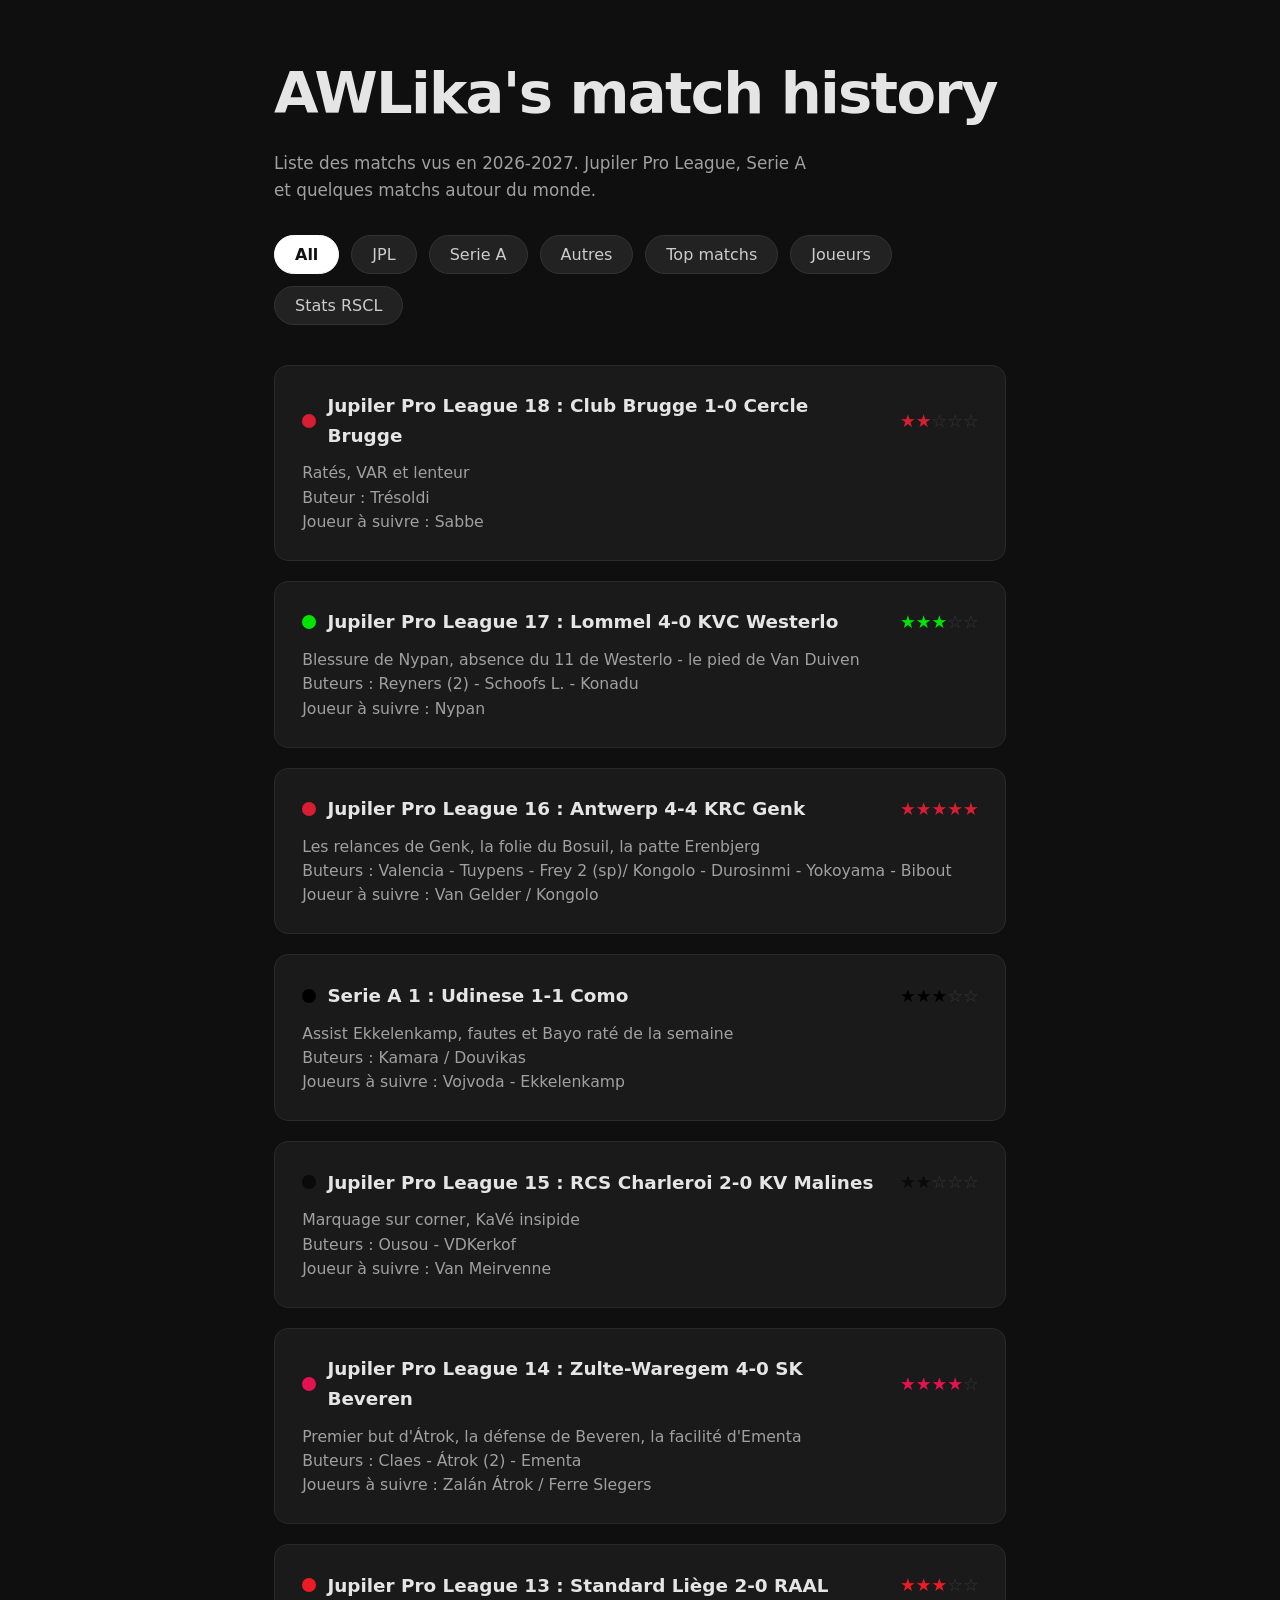
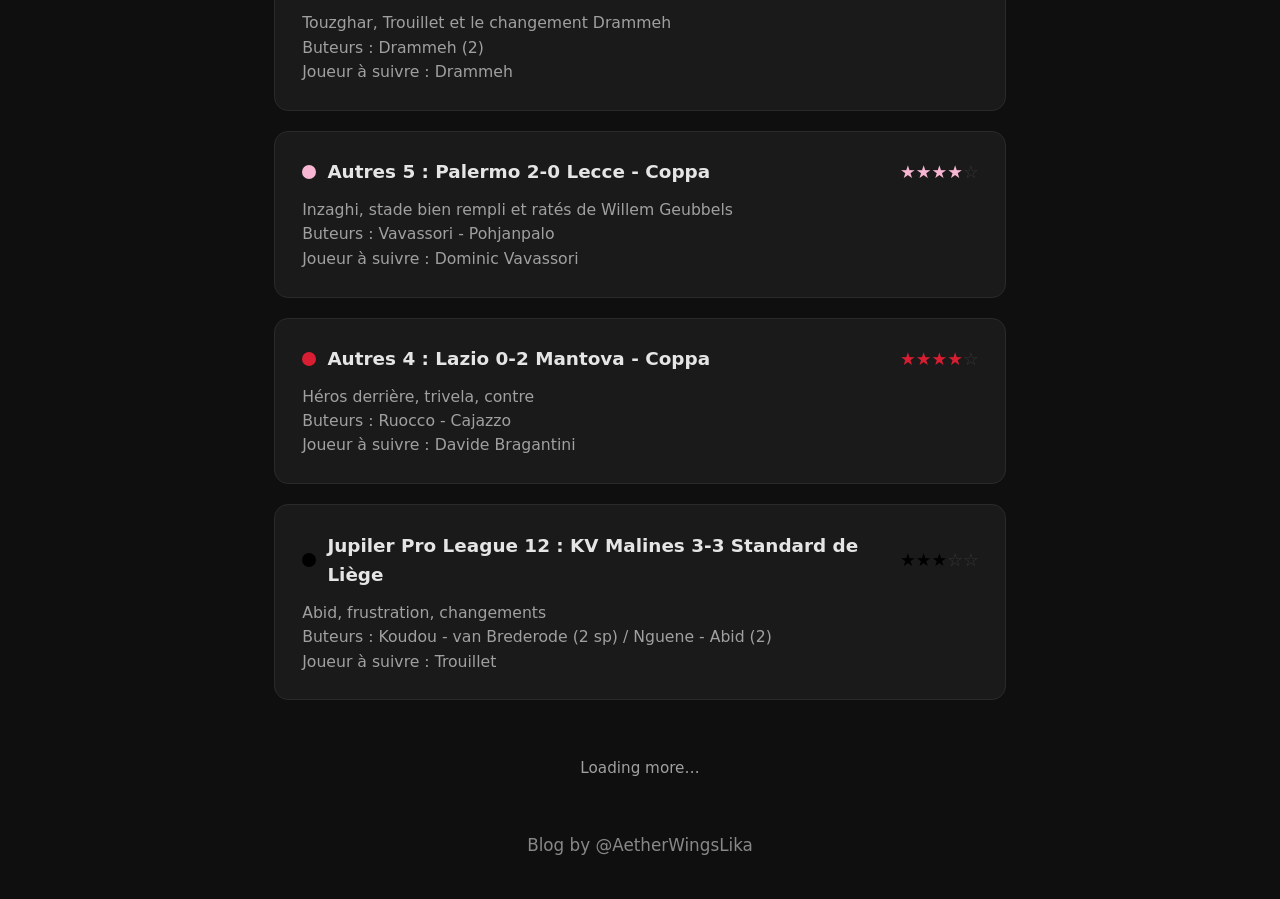
==== index.html @ fe698016 "Update filter button to be active by default" ====
<!DOCTYPE html>
<html lang="en">
<head>
  <meta charset="UTF-8">
  <meta name="viewport" content="width=device-width, initial-scale=1.0">
  <title>AetherWingsLika's Blog</title>
  <link rel="stylesheet" href="style.css">
  <link rel="apple-touch-icon" sizes="180x180" href="/images/apple-touch-icon.png">
  <link rel="icon" type="image/png" sizes="32x32" href="/images/favicon-32x32.png">
  <link rel="icon" type="image/png" sizes="16x16" href="/images/favicon-16x16.png">
  <link rel="manifest" href="/images/site.webmanifest">
</head>
<body>
<main>
    <section class="hero">
      <h1>AWLika's match history</h1>
      <p class="subtitle">
        Liste des matchs vus en 2026-2027. Jupiler Pro League, Serie A et quelques matchs autour du monde. 
      </p>

     <div class="filters">
      <button class="filter-btn active" data-filter="all">All</button>
      <button class="filter-btn" data-filter="jupiler">JPL</button>
      <button class="filter-btn" data-filter="seriea">Serie A</button>
      <button class="filter-btn" data-filter="autres">Autres</button>
      <button class="filter-btn" data-filter="top">Top matchs</button>
      <button class="filter-btn" data-filter="players">Joueurs</button>
      <a href="stats.html" class="filter-btn">Stats RSCL</a>
     </div>
    </section>

    <section class="cards" id="cards-container">
      <!-- Cards are injected here by JS -->
    </section>

    <div id="loading" class="loading hidden">Loading more…</div>
  </main>

  <script src="script.js"></script>
  <footer class="site-footer">
  <a href="https://twitter.com/AetherWingsLika" target="_blank" rel="noopener">
    Blog by @AetherWingsLika
  </a>
</footer>
</body>
</html>
---- style.css ----
:root {
  --bg: #0f0f0f;
  --card-bg: #1a1a1a;
  --text: #e5e5e5;
  --muted: #a0a0a0;
  --accent: #ffffff;
}

* {
  margin: 0;
  padding: 0;
  box-sizing: border-box;
}

body {
  background: var(--bg);
  color: var(--text);
  font-family: system-ui, -apple-system, BlinkMacSystemFont, "Segoe UI", Roboto, sans-serif;
  line-height: 1.6;
  min-height: 100vh;
}

header {
  padding: 1.25rem 2rem;
}

.home-btn {
  color: var(--muted);
  text-decoration: none;
  font-size: 0.95rem;
  transition: color 0.2s;
}


.home-btn:hover {
  color: var(--accent);
}

.hero {
  max-width: 780px;
  margin: 0 auto;
  padding: 3rem 1.5rem 2rem;
  text-align: left;
}

.hero h1 {
  font-size: clamp(2.4rem, 6vw, 3.6rem);
  font-weight: 700;
  letter-spacing: -0.03em;
  margin-bottom: 0.6rem;
}

.subtitle {
  color: var(--muted);
  font-size: 1.05rem;
  max-width: 540px;
  margin-bottom: 2rem;
}

/* ========== FILTERS ========== */
.filters {
  display: flex;
  flex-wrap: wrap;
  gap: 0.75rem;
  margin-bottom: 0.5rem;
}

.filter-btn {
  background: #222;
  border: 1px solid #333;
  border-radius: 999px;
  padding: 0.55rem 1.25rem;
  font-size: 0.9rem;
  color: #ccc;
  cursor: pointer;
  transition: all 0.2s ease;
  font-family: inherit;
  font: inherit;
  line-height: normal;
  box-sizing: border-box;
  text-decoration: none;
}

.filter-btn:hover {
  background: #2a2a2a;
  border-color: #444;
  color: #fff;
}

.filter-btn.active {
  background: #fff;
  color: #111;
  border-color: #fff;
  font-weight: 600;
}

/* Reduce space after the cards */
.cards {
  max-width: 780px;
  margin: 0 auto;
  padding: 0 1.5rem 1.5rem;
  display: flex;
  flex-direction: column;
  gap: 1.25rem;
}

.card {
  background: var(--card-bg);
  border-radius: 14px;
  padding: 1.6rem 1.7rem;
  text-decoration: none;
  color: inherit;
  display: block;
  transition: transform 0.2s, background 0.2s;
  border: 1px solid #2a2a2a;
}

.card:hover {
  transform: translateY(-3px);
  background: #222;
}

.card-header {
  display: flex;
  align-items: center;
  gap: 0.7rem;
  margin-bottom: 0.7rem;
}

.card h3 {
  font-size: 1.15rem;
  font-weight: 600;
}

.card p {
  color: var(--muted);
  font-size: 0.98rem;
  line-height: 1.55;
  white-space: pre-line;
}

.loading {
  text-align: center;
  color: var(--muted);
  padding: 2rem;
  font-size: 0.95rem;
}

.hidden {
  display: none;
}

/* ========== CIRCLE instead of square ========== */
.color-dot {
  width: 14px;
  height: 14px;
  border-radius: 50%;
  flex-shrink: 0;
}

/* ========== FOOTER ========== */
/* Bring the footer closer */
.site-footer {
  text-align: center;
  padding: 1.2rem 1.5rem 2.5rem; 
  font-size: 1.05rem;
  color: var(--muted);
  line-height: 1.6;
}

.site-footer a {
  color: #888;
  text-decoration: none;
  transition: color 0.2s;
}

.site-footer a:hover {
  color: #fff;
}

  /* ========== STARS ========== */
.stars {
  display: flex;
  gap: 1px;
  font-size: 1.1rem;
  margin-left: auto;
  letter-spacing: -1px;
}

.star.empty {
  color: #444 !important;   /* empty stars stay dark */
  opacity: 0.7;
}

.empty-message {
  text-align: center;
  margin: 50px 0;
  opacity: 0.6;
}

.zoomable {
  cursor: zoom-in;
}

.zoomable.zoomed {
  position: fixed;
  top: 50%;
  left: 50%;
  transform: translate(-50%, -50%);
  max-width: 95vw;
  max-height: 95vh;
  width: auto;
  height: auto;
  z-index: 1000;
  cursor: zoom-out;
}

/* Responsive */
@media (max-width: 600px) {
  .hero {
    padding-top: 2rem;
  }

  .card-header h3 {
    margin: 0;
    font-size: 1.15rem;
  }
}

/* STATS PAGE */

.stats-page {
  max-width: 900px;
  margin: 0 auto;
  padding: 1.5rem 1.5rem 3rem;
}

.stats-page h1 {
  font-size: 1.9rem;
  margin-bottom: 0.4rem;
}

.stats-page .subtitle {
  color: var(--muted);
  font-size: 1.05rem;
  margin-bottom: 0.3rem;
}

.stats-section {
  margin-bottom: 3.5rem;
}

.stats-section h2 {
  font-size: 1.35rem;
  margin-bottom: 1rem;
  color: #e5e5e5;
}

.stats-section img {
  width: 100%;
  border-radius: 12px;
  border: 1px solid #2a2a2a;
  background: #111;
}

/* Long-format cards */

.edito-card {
  max-width: 900px;
  margin: 0 auto 1.5rem;
  background: var(--card-bg);
  border: 1px solid #333;
  border-radius: 12px;
  padding: 1.5rem;
  color: var(--text);
}

.edito-card:hover {
  transform: translateY(-3px);
  background: #222;
}

.edito-card h2 {
  margin-top: 0;
  margin-bottom: 1rem;
}

.edito-card p {
  line-height: 1.7;
  margin-bottom: 1rem;
}

.edito-card img {
  display: block;
  max-width: 100%;
  height: auto;
  margin: 1.5rem auto;
  border-radius: 8px;
}
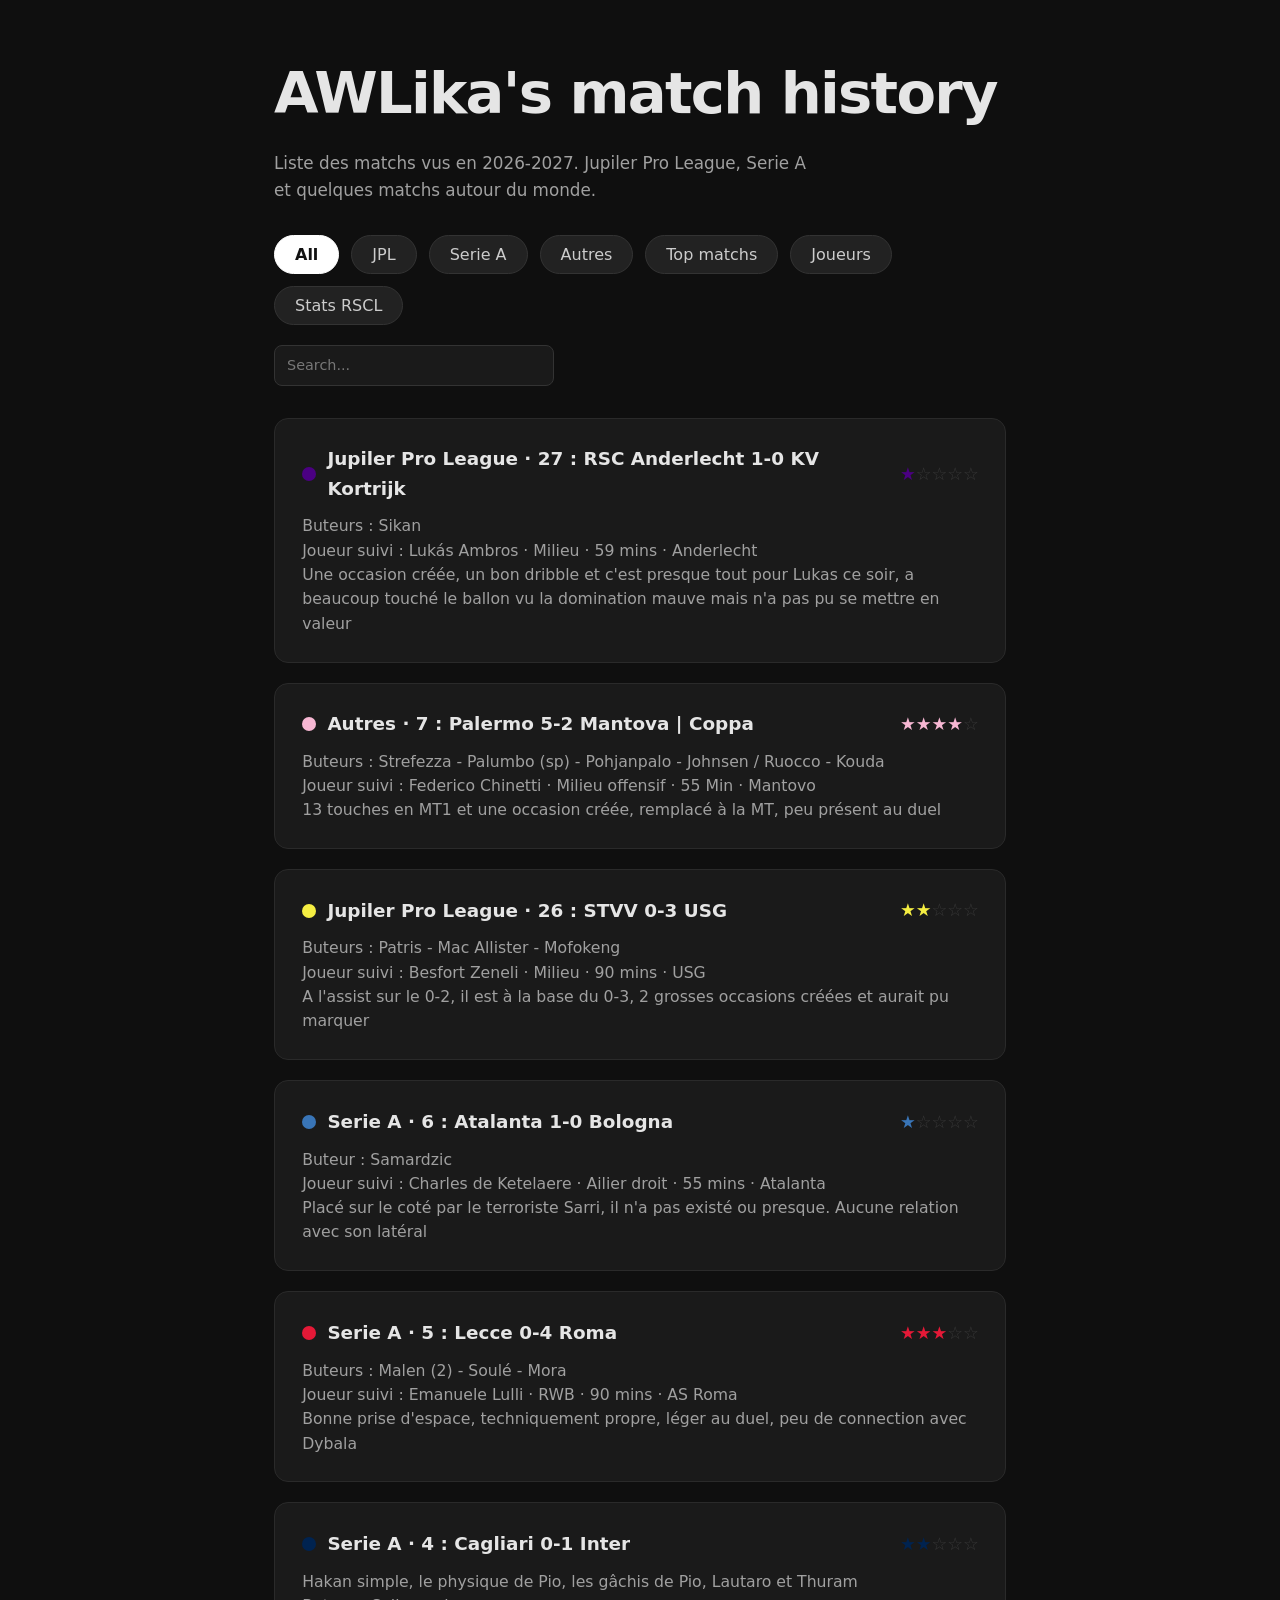
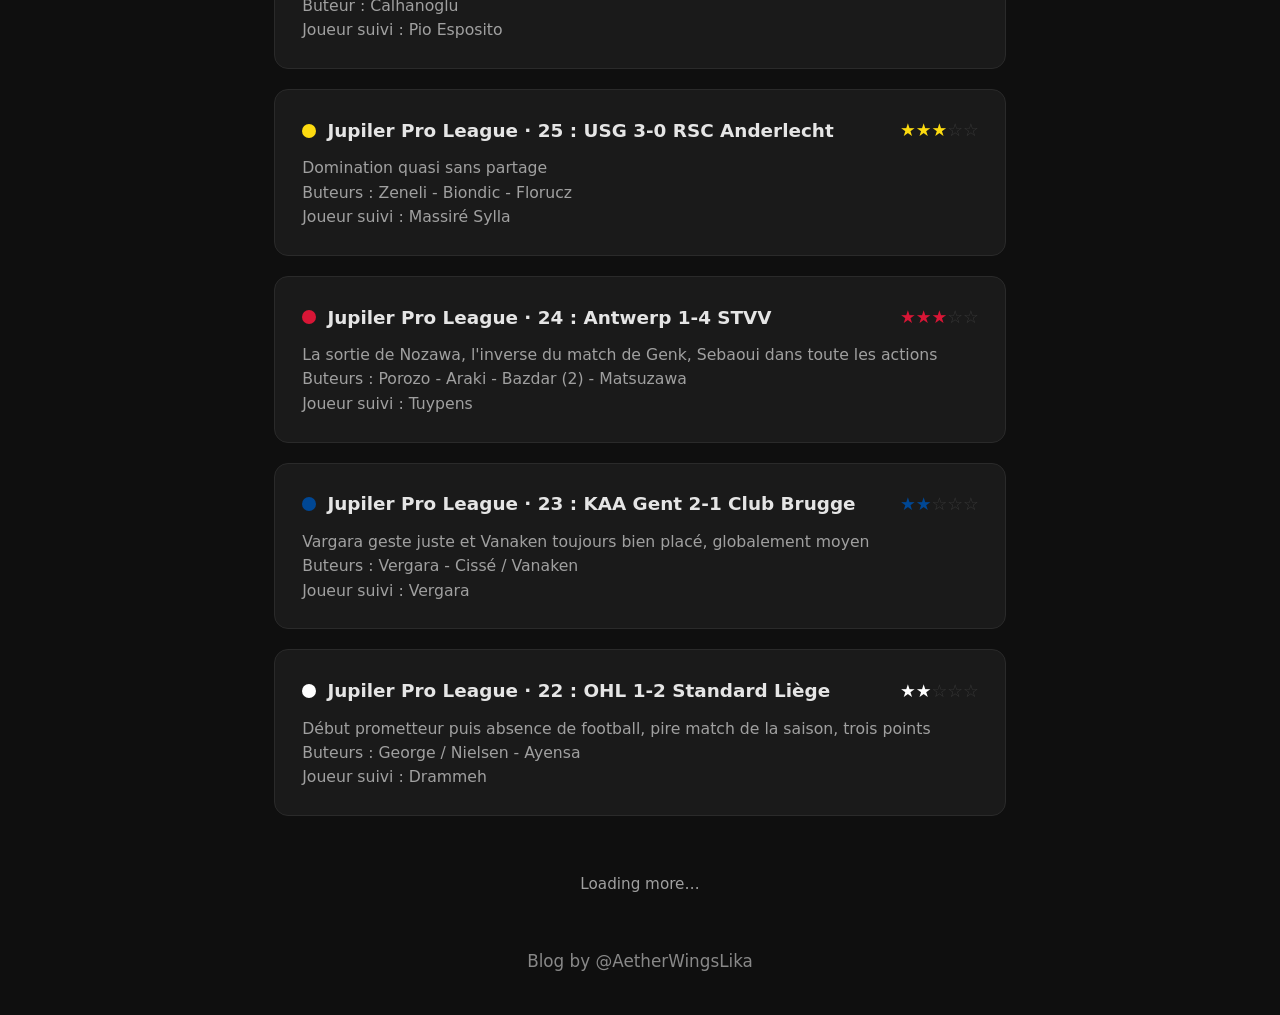
==== commit 25edeea0: "Search" ====
--- a/index.html
+++ b/index.html
@@ -27,6 +27,7 @@
       <button class="filter-btn" data-filter="players">Joueurs</button>
       <a href="stats.html" class="filter-btn">Stats RSCL</a>
      </div>
+     <input type="text" id="search" class="search-box" placeholder="Search...">
     </section>
 
     <section class="cards" id="cards-container">
--- a/style.css
+++ b/style.css
@@ -94,6 +94,27 @@
   font-weight: 600;
 }
 
+.search-box {
+  width: 280px;
+  margin-top: 0.75rem;
+  padding: 0.5rem 0.75rem;
+  background: #1a1a1a;
+  border: 1px solid #333;
+  border-radius: 8px;
+  color: var(--text);
+  font: inherit;
+  font-size: 0.9rem;
+  outline: none;
+}
+
+.search-box::placeholder {
+  color: #777;
+}
+
+.search-box:focus {
+  border-color: #444;
+}
+
 /* Reduce space after the cards */
 .cards {
   max-width: 780px;
@@ -297,3 +318,171 @@
   margin: 1.5rem auto;
   border-radius: 8px;
 }
+
+/* =========================
+   Player statistics table
+   ========================= */
+
+.stats-table-wrapper {
+  width: 100%;
+  overflow-x: auto;
+}
+
+.player-stats {
+  width: 100%;
+  border-collapse: separate;
+  border-spacing: 0;
+  margin-top: 20px;
+  background: var(--card-bg);
+  border: 1px solid #2a2a2a;
+  border-radius: 12px;
+  overflow: hidden;
+}
+
+.player-stats th,
+.player-stats td {
+  padding: 7px 10px;
+  text-align: center;
+}
+
+.player-stats th {
+  font-weight: 600;
+  font-size: 0.6rem;
+  background-color: var(--card-bg);
+}
+
+.player-stats td {
+  font-size: 0.65rem;
+  background-color: #ffffff;
+  color: #111111;
+}
+
+.player-stats th:nth-child(-n + 8) {
+  z-index: 3;
+}
+
+.player-stats th:first-child,
+.player-stats td:first-child {
+  text-align: left;
+}
+
+.player-stats tbody tr:hover {
+  background: #222;
+}
+
+/* Match separator */
+
+.player-stats .match-start {
+  border-left: 3px solid #555;
+}
+
+
+/* =========================
+   Sticky player information
+   ========================= */
+
+.player-stats th:nth-child(1),
+.player-stats td:nth-child(1) {
+  position: sticky;
+  left: 0;
+  z-index: 2;
+  width: 40px;
+  min-width: 40px;
+}
+
+.player-stats th:nth-child(2),
+.player-stats td:nth-child(2) {
+  position: sticky;
+  left: 40px;
+  z-index: 2;
+  width: 110px;
+  min-width: 110px;
+}
+
+.player-stats th:nth-child(3),
+.player-stats td:nth-child(3) {
+  position: sticky;
+  left: 150px;
+  z-index: 2;
+  width: 40px;
+  min-width: 40px;
+}
+
+.player-stats th:nth-child(4),
+.player-stats td:nth-child(4) {
+  position: sticky;
+  left: 190px;
+  z-index: 2;
+  width: 40px;
+  min-width: 40px;
+}
+
+.player-stats th:nth-child(5),
+.player-stats td:nth-child(5) {
+  position: sticky;
+  left: 230px;
+  z-index: 2;
+  width: 40px;
+  min-width: 40px;
+}
+
+.player-stats th:nth-child(6),
+.player-stats td:nth-child(6) {
+  position: sticky;
+  left: 270px;
+  z-index: 2;
+  width: 50px;
+  min-width: 50px;
+}
+
+.player-stats th:nth-child(7),
+.player-stats td:nth-child(7) {
+  position: sticky;
+  left: 320px;
+  z-index: 2;
+  width: 40px;
+  min-width: 40px;
+}
+
+.player-stats th:nth-child(8),
+.player-stats td:nth-child(8) {
+  position: sticky;
+  left: 360px;
+  z-index: 2;
+  width: 40px;
+  min-width: 40px;
+}
+
+/* Match columns */
+
+.player-stats th:nth-child(3n + 9),
+.player-stats td:nth-child(3n + 9) {
+  width: 40px;
+  min-width: 40px;
+}
+
+.player-stats th:nth-child(3n + 10),
+.player-stats td:nth-child(3n + 10),
+.player-stats th:nth-child(3n + 11),
+.player-stats td:nth-child(3n + 11) {
+  width: 30px;
+  min-width: 30px;
+}
+
+.stats-section h2 {
+  text-align: center;
+}
+
+.player-stats tbody tr:hover {
+  background: #222;
+}
+
+/* Total row separator */
+.player-stats .stats-total td {
+  border-top: 1px solid #555;
+}
+
+/* Match separator */
+.player-stats .match-start {
+  border-left: 3px solid #555;
+}
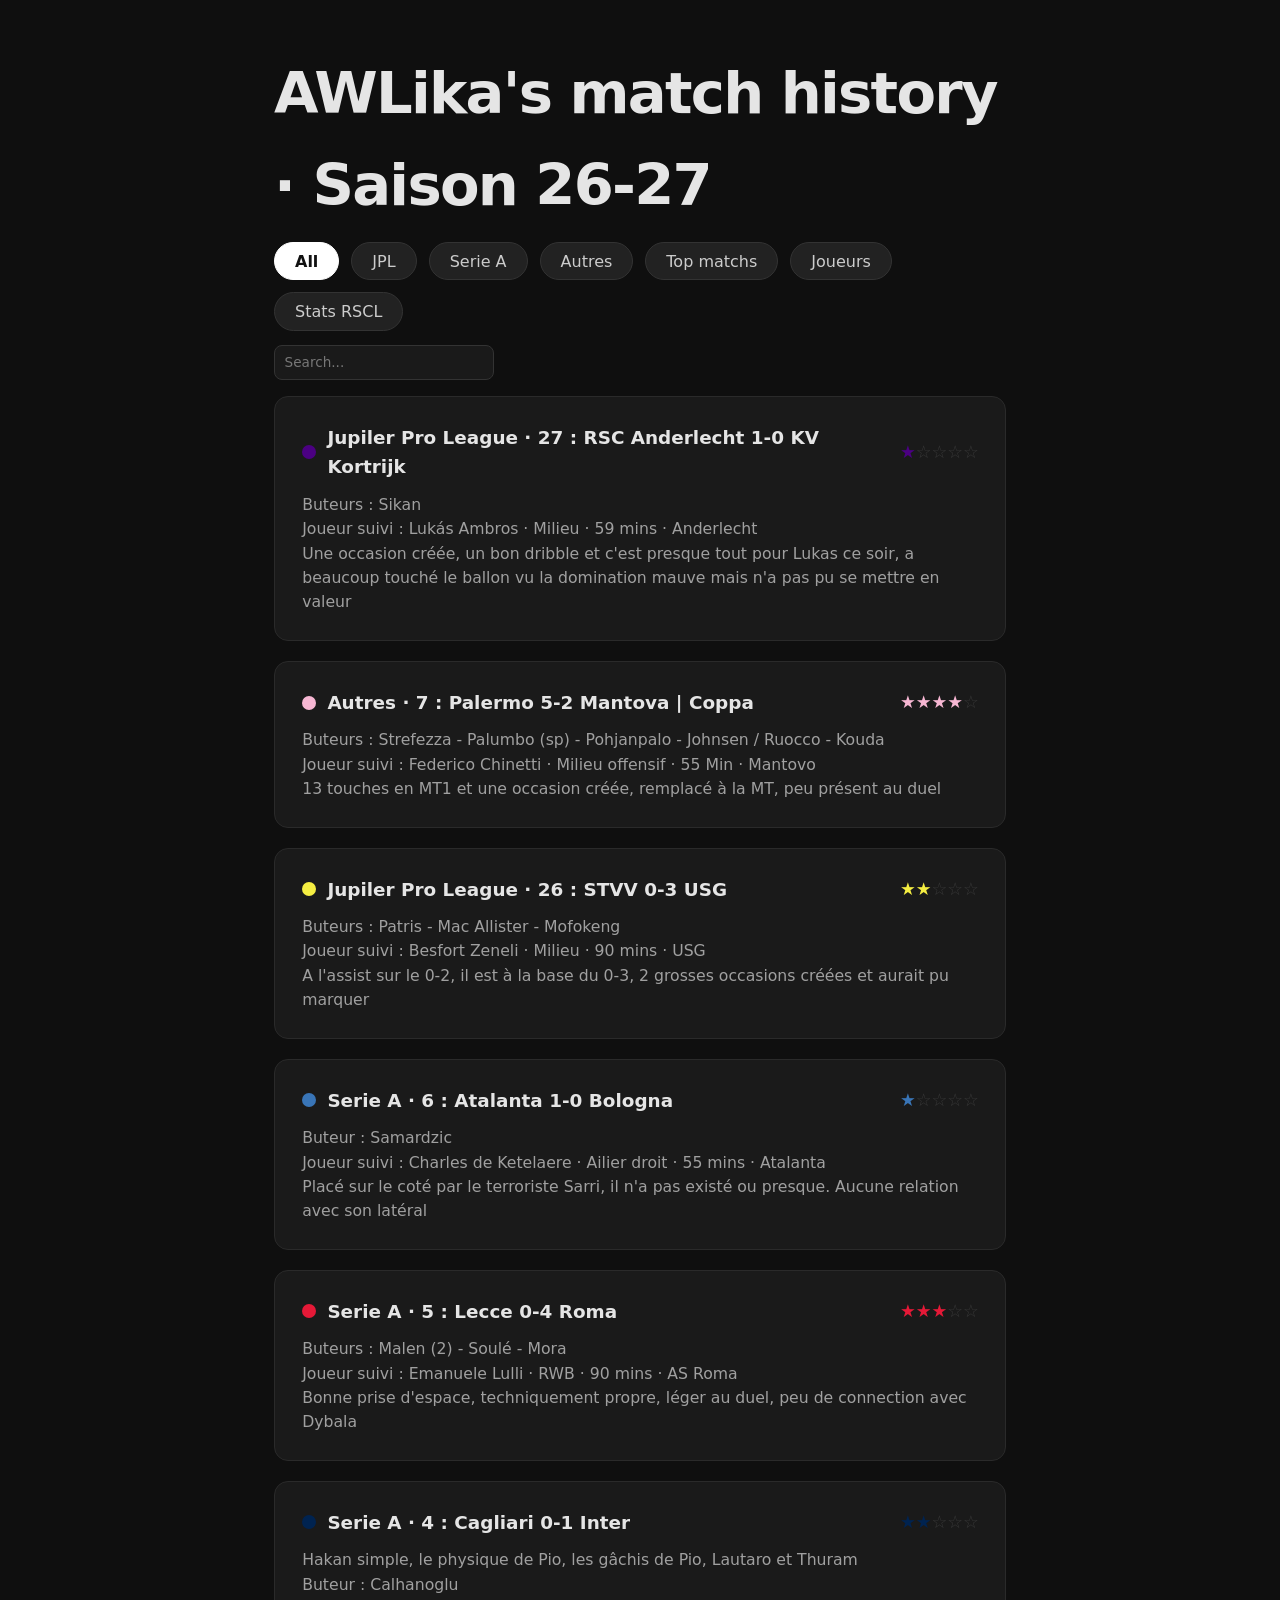
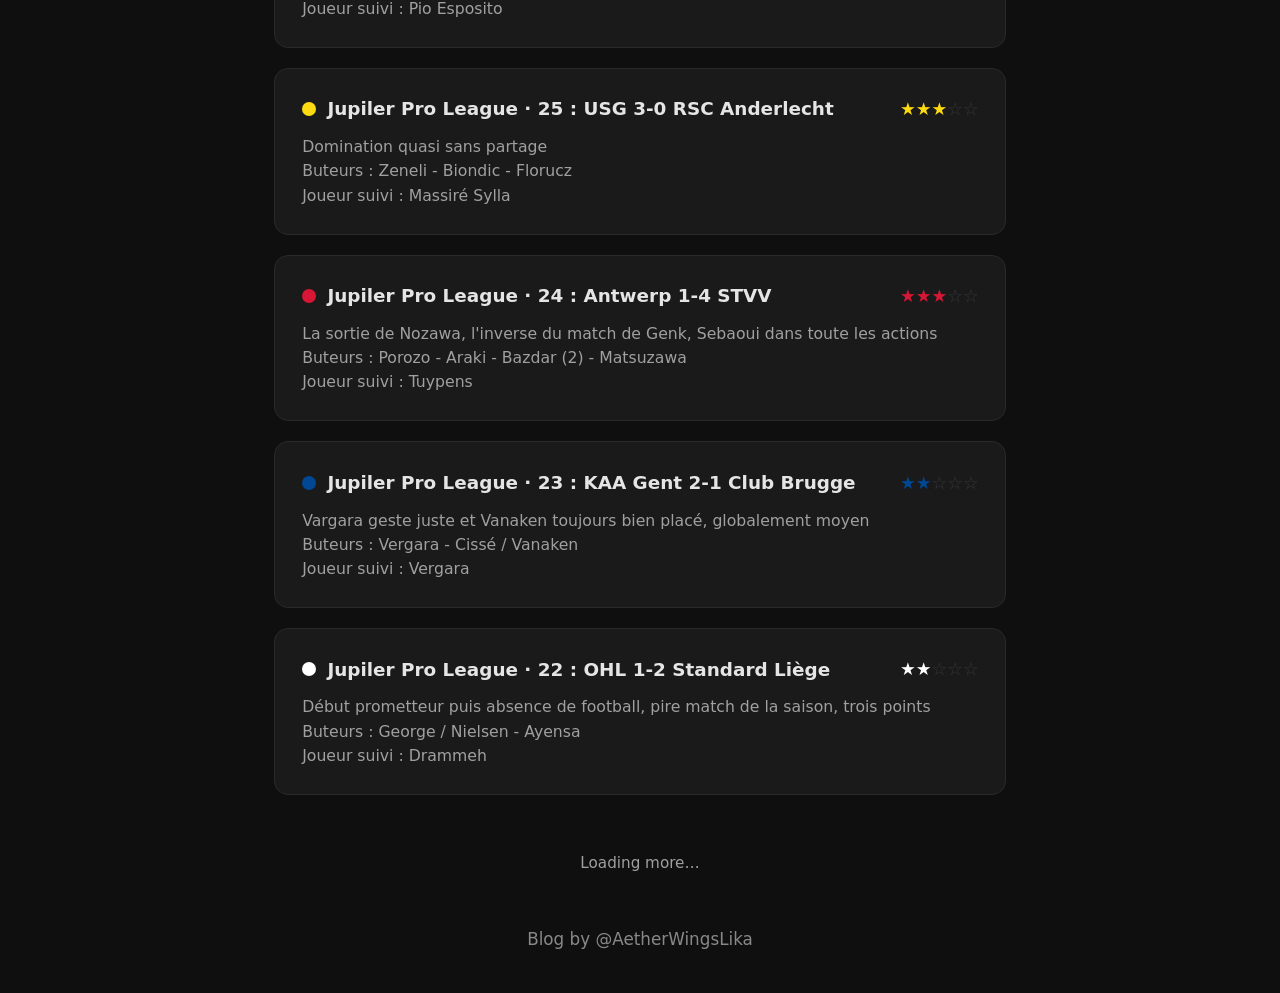
==== commit dbce7a3c: "html" ====
--- a/index.html
+++ b/index.html
@@ -13,11 +13,7 @@
 <body>
 <main>
     <section class="hero">
-      <h1>AWLika's match history</h1>
-      <p class="subtitle">
-        Liste des matchs vus en 2026-2027. Jupiler Pro League, Serie A et quelques matchs autour du monde. 
-      </p>
-
+      <h1>AWLika's match history · Saison 26-27</h1>
      <div class="filters">
       <button class="filter-btn active" data-filter="all">All</button>
       <button class="filter-btn" data-filter="jupiler">JPL</button>
--- a/style.css
+++ b/style.css
@@ -39,7 +39,7 @@
 .hero {
   max-width: 780px;
   margin: 0 auto;
-  padding: 3rem 1.5rem 2rem;
+  padding: 3rem 1.5rem 1rem;
   text-align: left;
 }
 
@@ -94,16 +94,18 @@
   font-weight: 600;
 }
 
+/* Search box */
+
 .search-box {
-  width: 280px;
-  margin-top: 0.75rem;
-  padding: 0.5rem 0.75rem;
+  width: 220px;
+  margin-top: 0.4rem;
+  padding: 0.35rem 0.6rem;
   background: #1a1a1a;
   border: 1px solid #333;
   border-radius: 8px;
   color: var(--text);
   font: inherit;
-  font-size: 0.9rem;
+  font-size: 0.85rem;
   outline: none;
 }
 
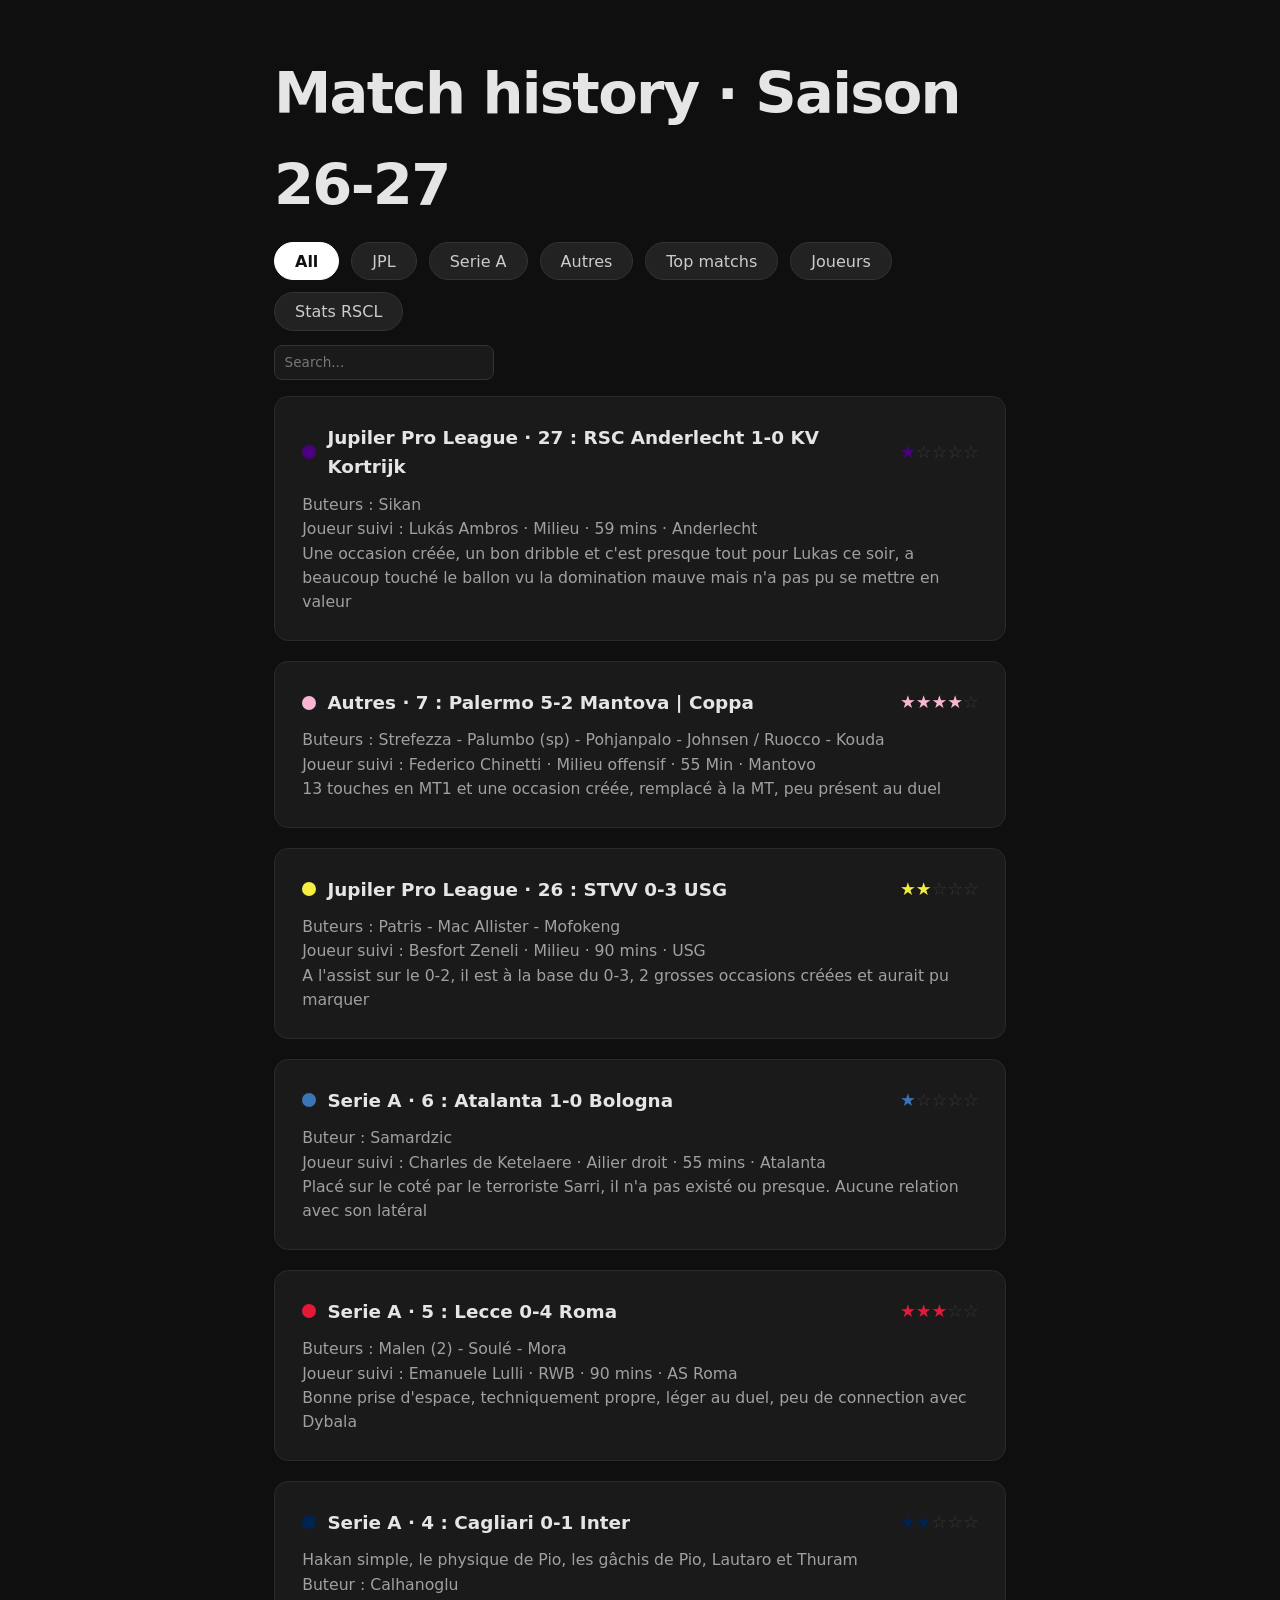
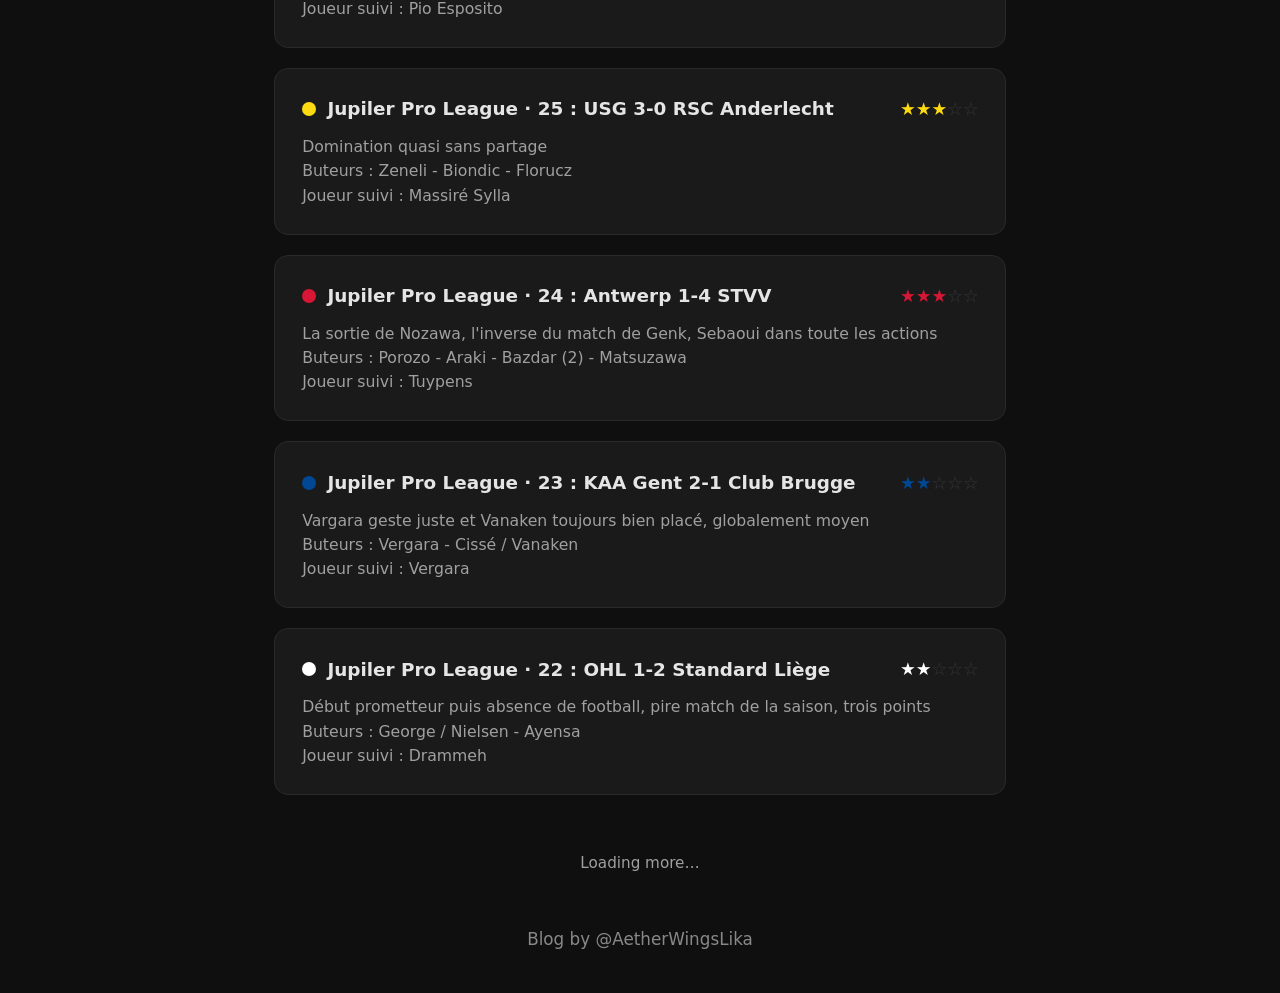
==== commit d50a5b53: "ht" ====
--- a/index.html
+++ b/index.html
@@ -13,7 +13,7 @@
 <body>
 <main>
     <section class="hero">
-      <h1>AWLika's match history · Saison 26-27</h1>
+      <h1>Match history · Saison 26-27</h1>
      <div class="filters">
       <button class="filter-btn active" data-filter="all">All</button>
       <button class="filter-btn" data-filter="jupiler">JPL</button>
--- a/style.css
+++ b/style.css
@@ -44,7 +44,7 @@
 }
 
 .hero h1 {
-  font-size: clamp(2.4rem, 6vw, 3.6rem);
+  font-size: clamp(1.5rem, 6vw, 3.6rem);
   font-weight: 700;
   letter-spacing: -0.03em;
   margin-bottom: 0.6rem;
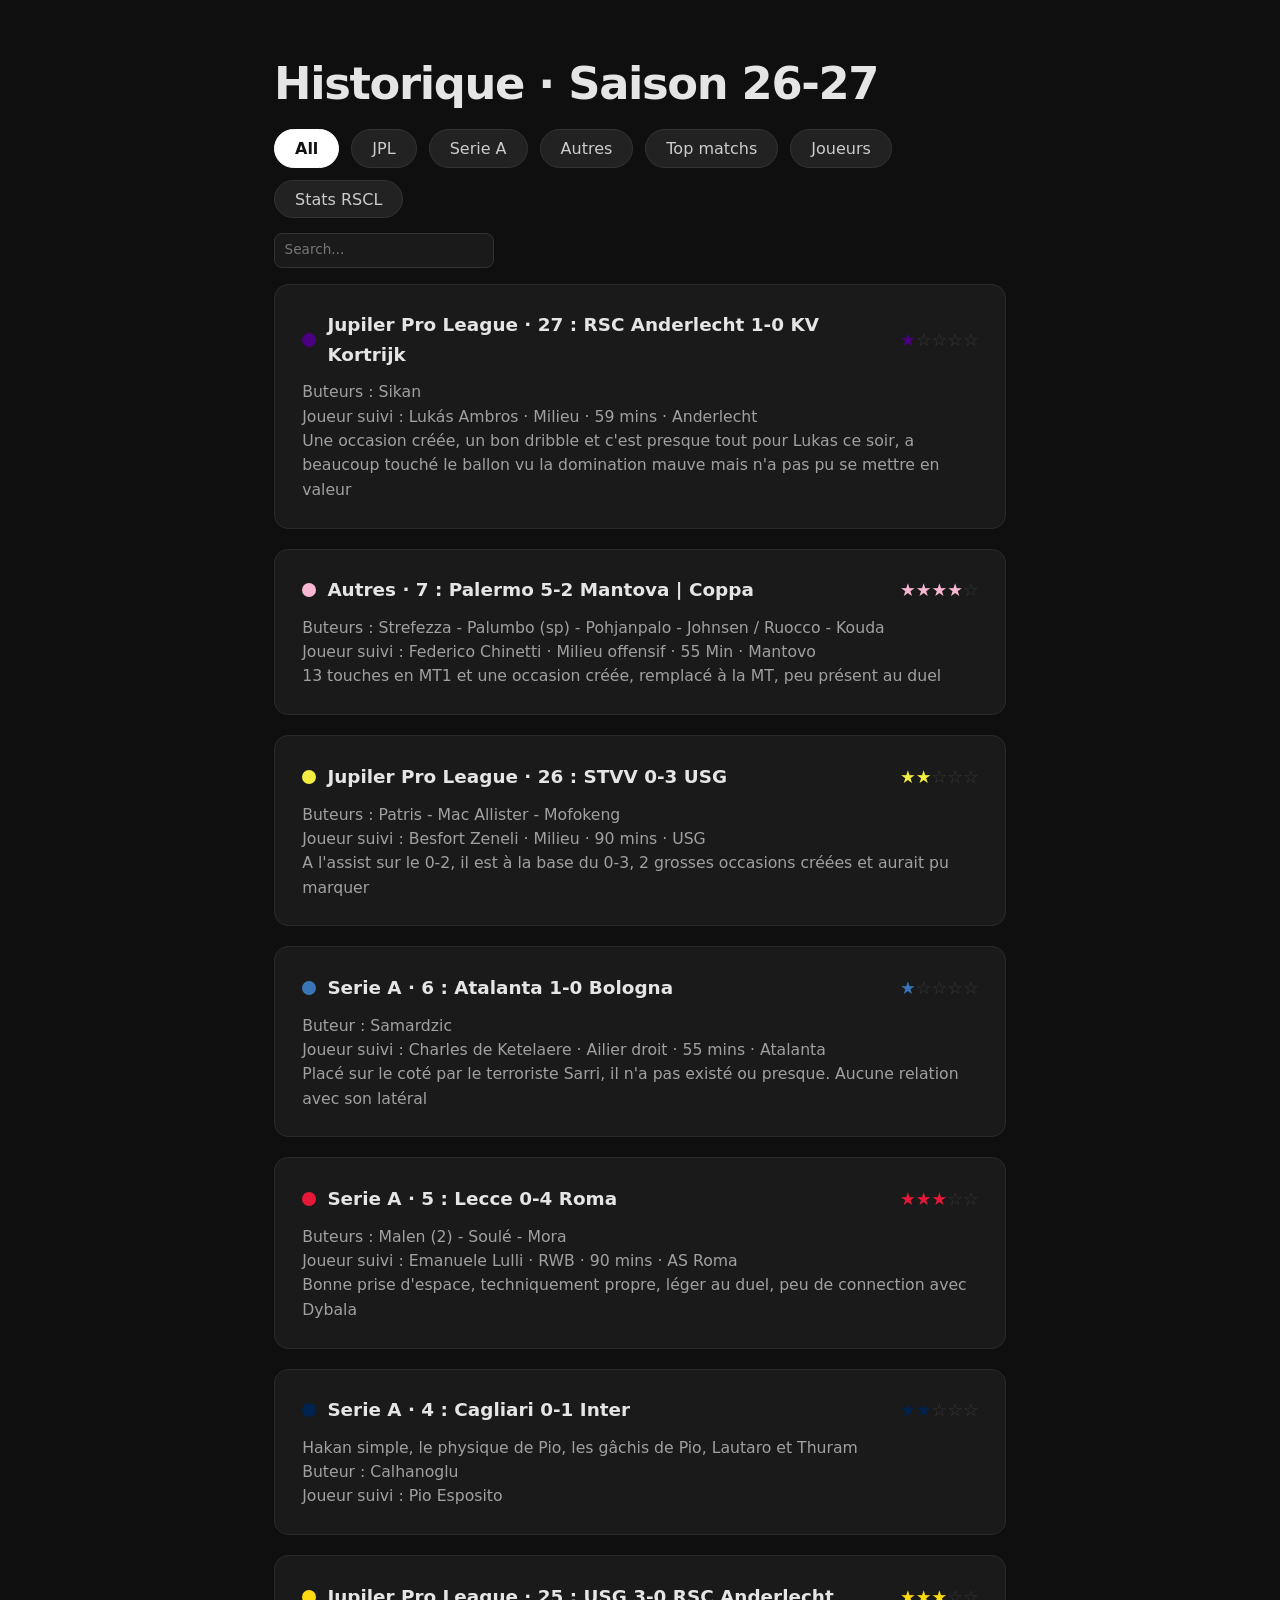
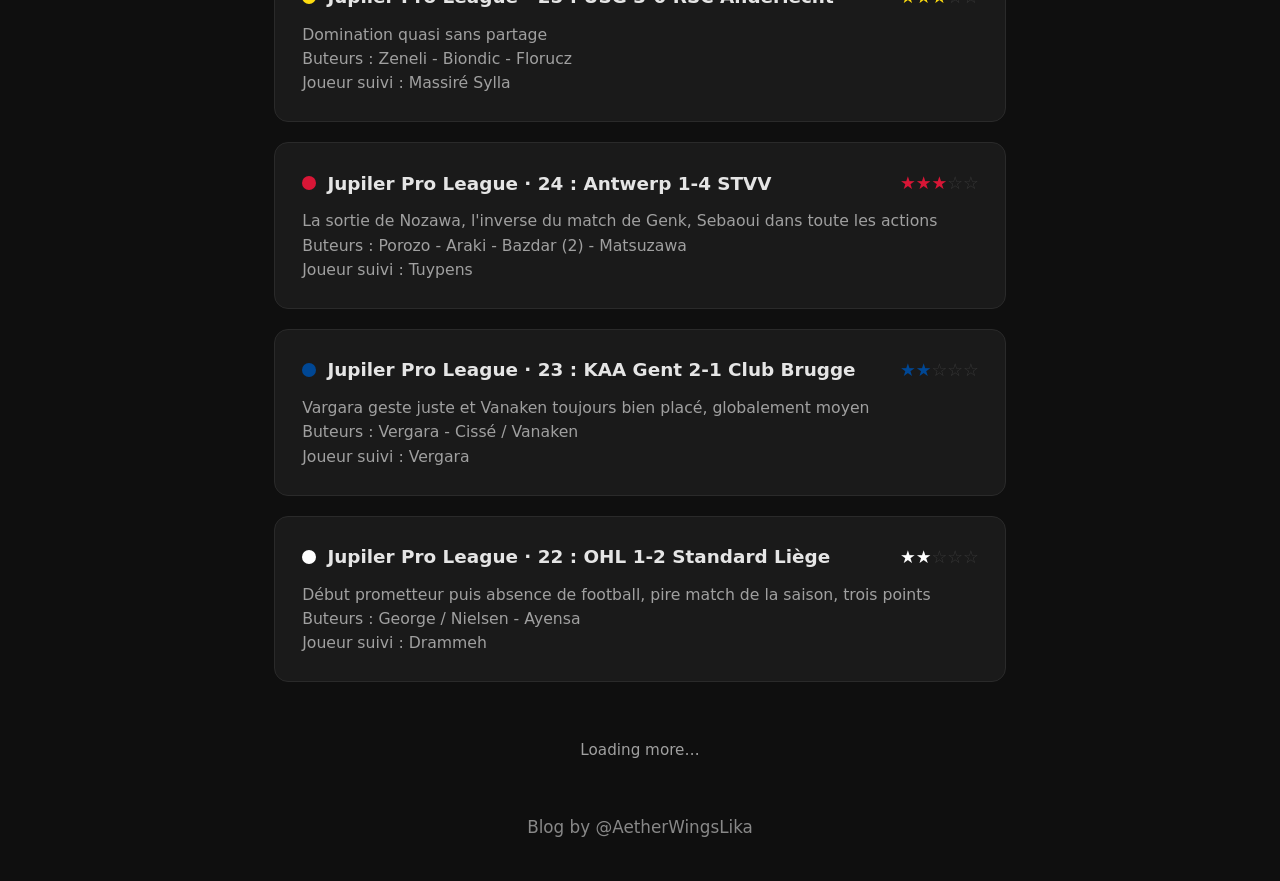
==== commit b008b83a: "title" ====
--- a/index.html
+++ b/index.html
@@ -13,7 +13,7 @@
 <body>
 <main>
     <section class="hero">
-      <h1>Match history · Saison 26-27</h1>
+      <h1>Historique · Saison 26-27</h1>
      <div class="filters">
       <button class="filter-btn active" data-filter="all">All</button>
       <button class="filter-btn" data-filter="jupiler">JPL</button>
--- a/style.css
+++ b/style.css
@@ -1,490 +1,396 @@
 :root {
-  --bg: #0f0f0f;
-  --card-bg: #1a1a1a;
-  --text: #e5e5e5;
-  --muted: #a0a0a0;
-  --accent: #ffffff;
-}
-
+	--bg: #0f0f0f;
+	--card-bg: #1a1a1a;
+	--text: #e5e5e5;
+	--muted: #a0a0a0;
+	--accent: #ffffff;
+}
 * {
-  margin: 0;
-  padding: 0;
-  box-sizing: border-box;
-}
-
+	margin: 0;
+	padding: 0;
+	box-sizing: border-box;
+}
 body {
-  background: var(--bg);
-  color: var(--text);
-  font-family: system-ui, -apple-system, BlinkMacSystemFont, "Segoe UI", Roboto, sans-serif;
-  line-height: 1.6;
-  min-height: 100vh;
-}
-
+	background: var(--bg);
+	color: var(--text);
+	font-family: system-ui, -apple-system, BlinkMacSystemFont, "Segoe UI", Roboto, sans-serif;
+	line-height: 1.6;
+	min-height: 100vh;
+}
 header {
-  padding: 1.25rem 2rem;
-}
-
+	padding: 1.25rem 2rem;
+}
 .home-btn {
-  color: var(--muted);
-  text-decoration: none;
-  font-size: 0.95rem;
-  transition: color 0.2s;
-}
-
-
+	color: var(--muted);
+	text-decoration: none;
+	font-size: 0.95rem;
+	transition: color 0.2s;
+}
 .home-btn:hover {
-  color: var(--accent);
-}
-
+	color: var(--accent);
+}
 .hero {
-  max-width: 780px;
-  margin: 0 auto;
-  padding: 3rem 1.5rem 1rem;
-  text-align: left;
-}
-
+	max-width: 780px;
+	margin: 0 auto;
+	padding: 3rem 1.5rem 1rem;
+	text-align: left;
+}
 .hero h1 {
-  font-size: clamp(1.5rem, 6vw, 3.6rem);
-  font-weight: 700;
-  letter-spacing: -0.03em;
-  margin-bottom: 0.6rem;
-}
-
+	font-size: clamp(1.5rem, 4vw, 2.8rem);
+	font-weight: 700;
+	letter-spacing: -0.03em;
+	margin-bottom: 0.6rem;
+}
 .subtitle {
-  color: var(--muted);
-  font-size: 1.05rem;
-  max-width: 540px;
-  margin-bottom: 2rem;
-}
-
+	color: var(--muted);
+	font-size: 1.05rem;
+	max-width: 540px;
+	margin-bottom: 2rem;
+}
 /* ========== FILTERS ========== */
 .filters {
-  display: flex;
-  flex-wrap: wrap;
-  gap: 0.75rem;
-  margin-bottom: 0.5rem;
-}
-
+	display: flex;
+	flex-wrap: wrap;
+	gap: 0.75rem;
+	margin-bottom: 0.5rem;
+}
 .filter-btn {
-  background: #222;
-  border: 1px solid #333;
-  border-radius: 999px;
-  padding: 0.55rem 1.25rem;
-  font-size: 0.9rem;
-  color: #ccc;
-  cursor: pointer;
-  transition: all 0.2s ease;
-  font-family: inherit;
-  font: inherit;
-  line-height: normal;
-  box-sizing: border-box;
-  text-decoration: none;
-}
-
+	background: #222;
+	border: 1px solid #333;
+	border-radius: 999px;
+	padding: 0.55rem 1.25rem;
+	font-size: 0.9rem;
+	color: #ccc;
+	cursor: pointer;
+	transition: all 0.2s ease;
+	font-family: inherit;
+	font: inherit;
+	line-height: normal;
+	box-sizing: border-box;
+	text-decoration: none;
+}
 .filter-btn:hover {
-  background: #2a2a2a;
-  border-color: #444;
-  color: #fff;
-}
-
+	background: #2a2a2a;
+	border-color: #444;
+	color: #fff;
+}
 .filter-btn.active {
-  background: #fff;
-  color: #111;
-  border-color: #fff;
-  font-weight: 600;
-}
-
+	background: #fff;
+	color: #111;
+	border-color: #fff;
+	font-weight: 600;
+}
 /* Search box */
-
 .search-box {
-  width: 220px;
-  margin-top: 0.4rem;
-  padding: 0.35rem 0.6rem;
-  background: #1a1a1a;
-  border: 1px solid #333;
-  border-radius: 8px;
-  color: var(--text);
-  font: inherit;
-  font-size: 0.85rem;
-  outline: none;
-}
-
+	width: 220px;
+	margin-top: 0.4rem;
+	padding: 0.35rem 0.6rem;
+	background: #1a1a1a;
+	border: 1px solid #333;
+	border-radius: 8px;
+	color: var(--text);
+	font: inherit;
+	font-size: 0.85rem;
+	outline: none;
+}
 .search-box::placeholder {
-  color: #777;
-}
-
+	color: #777;
+}
 .search-box:focus {
-  border-color: #444;
-}
-
+	border-color: #444;
+}
 /* Reduce space after the cards */
 .cards {
-  max-width: 780px;
-  margin: 0 auto;
-  padding: 0 1.5rem 1.5rem;
-  display: flex;
-  flex-direction: column;
-  gap: 1.25rem;
-}
-
+	max-width: 780px;
+	margin: 0 auto;
+	padding: 0 1.5rem 1.5rem;
+	display: flex;
+	flex-direction: column;
+	gap: 1.25rem;
+}
 .card {
-  background: var(--card-bg);
-  border-radius: 14px;
-  padding: 1.6rem 1.7rem;
-  text-decoration: none;
-  color: inherit;
-  display: block;
-  transition: transform 0.2s, background 0.2s;
-  border: 1px solid #2a2a2a;
-}
-
+	background: var(--card-bg);
+	border-radius: 14px;
+	padding: 1.6rem 1.7rem;
+	text-decoration: none;
+	color: inherit;
+	display: block;
+	transition: transform 0.2s, background 0.2s;
+	border: 1px solid #2a2a2a;
+}
 .card:hover {
-  transform: translateY(-3px);
-  background: #222;
-}
-
+	transform: translateY(-3px);
+	background: #222;
+}
 .card-header {
-  display: flex;
-  align-items: center;
-  gap: 0.7rem;
-  margin-bottom: 0.7rem;
-}
-
+	display: flex;
+	align-items: center;
+	gap: 0.7rem;
+	margin-bottom: 0.7rem;
+}
 .card h3 {
-  font-size: 1.15rem;
-  font-weight: 600;
-}
-
+	font-size: 1.15rem;
+	font-weight: 600;
+}
 .card p {
-  color: var(--muted);
-  font-size: 0.98rem;
-  line-height: 1.55;
-  white-space: pre-line;
-}
-
+	color: var(--muted);
+	font-size: 0.98rem;
+	line-height: 1.55;
+	white-space: pre-line;
+}
 .loading {
-  text-align: center;
-  color: var(--muted);
-  padding: 2rem;
-  font-size: 0.95rem;
-}
-
+	text-align: center;
+	color: var(--muted);
+	padding: 2rem;
+	font-size: 0.95rem;
+}
 .hidden {
-  display: none;
-}
-
+	display: none;
+}
 /* ========== CIRCLE instead of square ========== */
 .color-dot {
-  width: 14px;
-  height: 14px;
-  border-radius: 50%;
-  flex-shrink: 0;
-}
-
+	width: 14px;
+	height: 14px;
+	border-radius: 50%;
+	flex-shrink: 0;
+}
 /* ========== FOOTER ========== */
 /* Bring the footer closer */
 .site-footer {
-  text-align: center;
-  padding: 1.2rem 1.5rem 2.5rem; 
-  font-size: 1.05rem;
-  color: var(--muted);
-  line-height: 1.6;
-}
-
+	text-align: center;
+	padding: 1.2rem 1.5rem 2.5rem;
+	font-size: 1.05rem;
+	color: var(--muted);
+	line-height: 1.6;
+}
 .site-footer a {
-  color: #888;
-  text-decoration: none;
-  transition: color 0.2s;
-}
-
+	color: #888;
+	text-decoration: none;
+	transition: color 0.2s;
+}
 .site-footer a:hover {
-  color: #fff;
-}
-
-  /* ========== STARS ========== */
+	color: #fff;
+}
+/* ========== STARS ========== */
 .stars {
-  display: flex;
-  gap: 1px;
-  font-size: 1.1rem;
-  margin-left: auto;
-  letter-spacing: -1px;
-}
-
+	display: flex;
+	gap: 1px;
+	font-size: 1.1rem;
+	margin-left: auto;
+	letter-spacing: -1px;
+}
 .star.empty {
-  color: #444 !important;   /* empty stars stay dark */
-  opacity: 0.7;
-}
-
+	color: #444 !important;
+	/* empty stars stay dark */
+	opacity: 0.7;
+}
 .empty-message {
-  text-align: center;
-  margin: 50px 0;
-  opacity: 0.6;
-}
-
+	text-align: center;
+	margin: 50px 0;
+	opacity: 0.6;
+}
 .zoomable {
-  cursor: zoom-in;
-}
-
+	cursor: zoom-in;
+}
 .zoomable.zoomed {
-  position: fixed;
-  top: 50%;
-  left: 50%;
-  transform: translate(-50%, -50%);
-  max-width: 95vw;
-  max-height: 95vh;
-  width: auto;
-  height: auto;
-  z-index: 1000;
-  cursor: zoom-out;
-}
-
+	position: fixed;
+	top: 50%;
+	left: 50%;
+	transform: translate(-50%, -50%);
+	max-width: 95vw;
+	max-height: 95vh;
+	width: auto;
+	height: auto;
+	z-index: 1000;
+	cursor: zoom-out;
+}
 /* Responsive */
 @media (max-width: 600px) {
-  .hero {
-    padding-top: 2rem;
-  }
-
-  .card-header h3 {
-    margin: 0;
-    font-size: 1.15rem;
-  }
-}
-
+	.hero {
+		padding-top: 2rem;
+	}
+	.card-header h3 {
+		margin: 0;
+		font-size: 1.15rem;
+	}
+}
 /* STATS PAGE */
-
 .stats-page {
-  max-width: 900px;
-  margin: 0 auto;
-  padding: 1.5rem 1.5rem 3rem;
-}
-
+	max-width: 900px;
+	margin: 0 auto;
+	padding: 1.5rem 1.5rem 3rem;
+}
 .stats-page h1 {
-  font-size: 1.9rem;
-  margin-bottom: 0.4rem;
-}
-
+	font-size: 1.9rem;
+	margin-bottom: 0.4rem;
+}
 .stats-page .subtitle {
-  color: var(--muted);
-  font-size: 1.05rem;
-  margin-bottom: 0.3rem;
-}
-
+	color: var(--muted);
+	font-size: 1.05rem;
+	margin-bottom: 0.3rem;
+}
 .stats-section {
-  margin-bottom: 3.5rem;
-}
-
+	margin-bottom: 3.5rem;
+}
 .stats-section h2 {
-  font-size: 1.35rem;
-  margin-bottom: 1rem;
-  color: #e5e5e5;
-}
-
+	font-size: 1.35rem;
+	margin-bottom: 1rem;
+	color: #e5e5e5;
+}
 .stats-section img {
-  width: 100%;
-  border-radius: 12px;
-  border: 1px solid #2a2a2a;
-  background: #111;
-}
-
+	width: 100%;
+	border-radius: 12px;
+	border: 1px solid #2a2a2a;
+	background: #111;
+}
 /* Long-format cards */
-
 .edito-card {
-  max-width: 900px;
-  margin: 0 auto 1.5rem;
-  background: var(--card-bg);
-  border: 1px solid #333;
-  border-radius: 12px;
-  padding: 1.5rem;
-  color: var(--text);
-}
-
+	max-width: 900px;
+	margin: 0 auto 1.5rem;
+	background: var(--card-bg);
+	border: 1px solid #333;
+	border-radius: 12px;
+	padding: 1.5rem;
+	color: var(--text);
+}
 .edito-card:hover {
-  transform: translateY(-3px);
-  background: #222;
-}
-
+	transform: translateY(-3px);
+	background: #222;
+}
 .edito-card h2 {
-  margin-top: 0;
-  margin-bottom: 1rem;
-}
-
+	margin-top: 0;
+	margin-bottom: 1rem;
+}
 .edito-card p {
-  line-height: 1.7;
-  margin-bottom: 1rem;
-}
-
+	line-height: 1.7;
+	margin-bottom: 1rem;
+}
 .edito-card img {
-  display: block;
-  max-width: 100%;
-  height: auto;
-  margin: 1.5rem auto;
-  border-radius: 8px;
-}
-
-/* =========================
-   Player statistics table
-   ========================= */
-
+	display: block;
+	max-width: 100%;
+	height: auto;
+	margin: 1.5rem auto;
+	border-radius: 8px;
+}
+/* =========================Player statistics table========================= */
 .stats-table-wrapper {
-  width: 100%;
-  overflow-x: auto;
-}
-
+	width: 100%;
+	overflow-x: auto;
+}
 .player-stats {
-  width: 100%;
-  border-collapse: separate;
-  border-spacing: 0;
-  margin-top: 20px;
-  background: var(--card-bg);
-  border: 1px solid #2a2a2a;
-  border-radius: 12px;
-  overflow: hidden;
-}
-
-.player-stats th,
+	width: 100%;
+	border-collapse: separate;
+	border-spacing: 0;
+	margin-top: 20px;
+	background: var(--card-bg);
+	border: 1px solid #2a2a2a;
+	border-radius: 12px;
+	overflow: hidden;
+}
+.player-stats th,.player-stats td {
+	padding: 7px 10px;
+	text-align: center;
+}
+.player-stats th {
+	font-weight: 600;
+	font-size: 0.6rem;
+	background-color: var(--card-bg);
+}
 .player-stats td {
-  padding: 7px 10px;
-  text-align: center;
-}
-
-.player-stats th {
-  font-weight: 600;
-  font-size: 0.6rem;
-  background-color: var(--card-bg);
-}
-
-.player-stats td {
-  font-size: 0.65rem;
-  background-color: #ffffff;
-  color: #111111;
-}
-
+	font-size: 0.65rem;
+	background-color: #ffffff;
+	color: #111111;
+}
 .player-stats th:nth-child(-n + 8) {
-  z-index: 3;
-}
-
-.player-stats th:first-child,
-.player-stats td:first-child {
-  text-align: left;
-}
-
+	z-index: 3;
+}
+.player-stats th:first-child,.player-stats td:first-child {
+	text-align: left;
+}
 .player-stats tbody tr:hover {
-  background: #222;
-}
-
+	background: #222;
+}
 /* Match separator */
-
 .player-stats .match-start {
-  border-left: 3px solid #555;
-}
-
-
-/* =========================
-   Sticky player information
-   ========================= */
-
-.player-stats th:nth-child(1),
-.player-stats td:nth-child(1) {
-  position: sticky;
-  left: 0;
-  z-index: 2;
-  width: 40px;
-  min-width: 40px;
-}
-
-.player-stats th:nth-child(2),
-.player-stats td:nth-child(2) {
-  position: sticky;
-  left: 40px;
-  z-index: 2;
-  width: 110px;
-  min-width: 110px;
-}
-
-.player-stats th:nth-child(3),
-.player-stats td:nth-child(3) {
-  position: sticky;
-  left: 150px;
-  z-index: 2;
-  width: 40px;
-  min-width: 40px;
-}
-
-.player-stats th:nth-child(4),
-.player-stats td:nth-child(4) {
-  position: sticky;
-  left: 190px;
-  z-index: 2;
-  width: 40px;
-  min-width: 40px;
-}
-
-.player-stats th:nth-child(5),
-.player-stats td:nth-child(5) {
-  position: sticky;
-  left: 230px;
-  z-index: 2;
-  width: 40px;
-  min-width: 40px;
-}
-
-.player-stats th:nth-child(6),
-.player-stats td:nth-child(6) {
-  position: sticky;
-  left: 270px;
-  z-index: 2;
-  width: 50px;
-  min-width: 50px;
-}
-
-.player-stats th:nth-child(7),
-.player-stats td:nth-child(7) {
-  position: sticky;
-  left: 320px;
-  z-index: 2;
-  width: 40px;
-  min-width: 40px;
-}
-
-.player-stats th:nth-child(8),
-.player-stats td:nth-child(8) {
-  position: sticky;
-  left: 360px;
-  z-index: 2;
-  width: 40px;
-  min-width: 40px;
-}
-
+	border-left: 3px solid #555;
+}
+/* =========================Sticky player information========================= */
+.player-stats th:nth-child(1),.player-stats td:nth-child(1) {
+	position: sticky;
+	left: 0;
+	z-index: 2;
+	width: 40px;
+	min-width: 40px;
+}
+.player-stats th:nth-child(2),.player-stats td:nth-child(2) {
+	position: sticky;
+	left: 40px;
+	z-index: 2;
+	width: 110px;
+	min-width: 110px;
+}
+.player-stats th:nth-child(3),.player-stats td:nth-child(3) {
+	position: sticky;
+	left: 150px;
+	z-index: 2;
+	width: 40px;
+	min-width: 40px;
+}
+.player-stats th:nth-child(4),.player-stats td:nth-child(4) {
+	position: sticky;
+	left: 190px;
+	z-index: 2;
+	width: 40px;
+	min-width: 40px;
+}
+.player-stats th:nth-child(5),.player-stats td:nth-child(5) {
+	position: sticky;
+	left: 230px;
+	z-index: 2;
+	width: 40px;
+	min-width: 40px;
+}
+.player-stats th:nth-child(6),.player-stats td:nth-child(6) {
+	position: sticky;
+	left: 270px;
+	z-index: 2;
+	width: 50px;
+	min-width: 50px;
+}
+.player-stats th:nth-child(7),.player-stats td:nth-child(7) {
+	position: sticky;
+	left: 320px;
+	z-index: 2;
+	width: 40px;
+	min-width: 40px;
+}
+.player-stats th:nth-child(8),.player-stats td:nth-child(8) {
+	position: sticky;
+	left: 360px;
+	z-index: 2;
+	width: 40px;
+	min-width: 40px;
+}
 /* Match columns */
-
-.player-stats th:nth-child(3n + 9),
-.player-stats td:nth-child(3n + 9) {
-  width: 40px;
-  min-width: 40px;
-}
-
-.player-stats th:nth-child(3n + 10),
-.player-stats td:nth-child(3n + 10),
-.player-stats th:nth-child(3n + 11),
-.player-stats td:nth-child(3n + 11) {
-  width: 30px;
-  min-width: 30px;
-}
-
+.player-stats th:nth-child(3n + 9),.player-stats td:nth-child(3n + 9) {
+	width: 40px;
+	min-width: 40px;
+}
+.player-stats th:nth-child(3n + 10),.player-stats td:nth-child(3n + 10),.player-stats th:nth-child(3n + 11),.player-stats td:nth-child(3n + 11) {
+	width: 30px;
+	min-width: 30px;
+}
 .stats-section h2 {
-  text-align: center;
-}
-
+	text-align: center;
+}
 .player-stats tbody tr:hover {
-  background: #222;
-}
-
+	background: #222;
+}
 /* Total row separator */
 .player-stats .stats-total td {
-  border-top: 1px solid #555;
-}
-
+	border-top: 1px solid #555;
+}
 /* Match separator */
 .player-stats .match-start {
-  border-left: 3px solid #555;
-}+	border-left: 3px solid #555;
+}
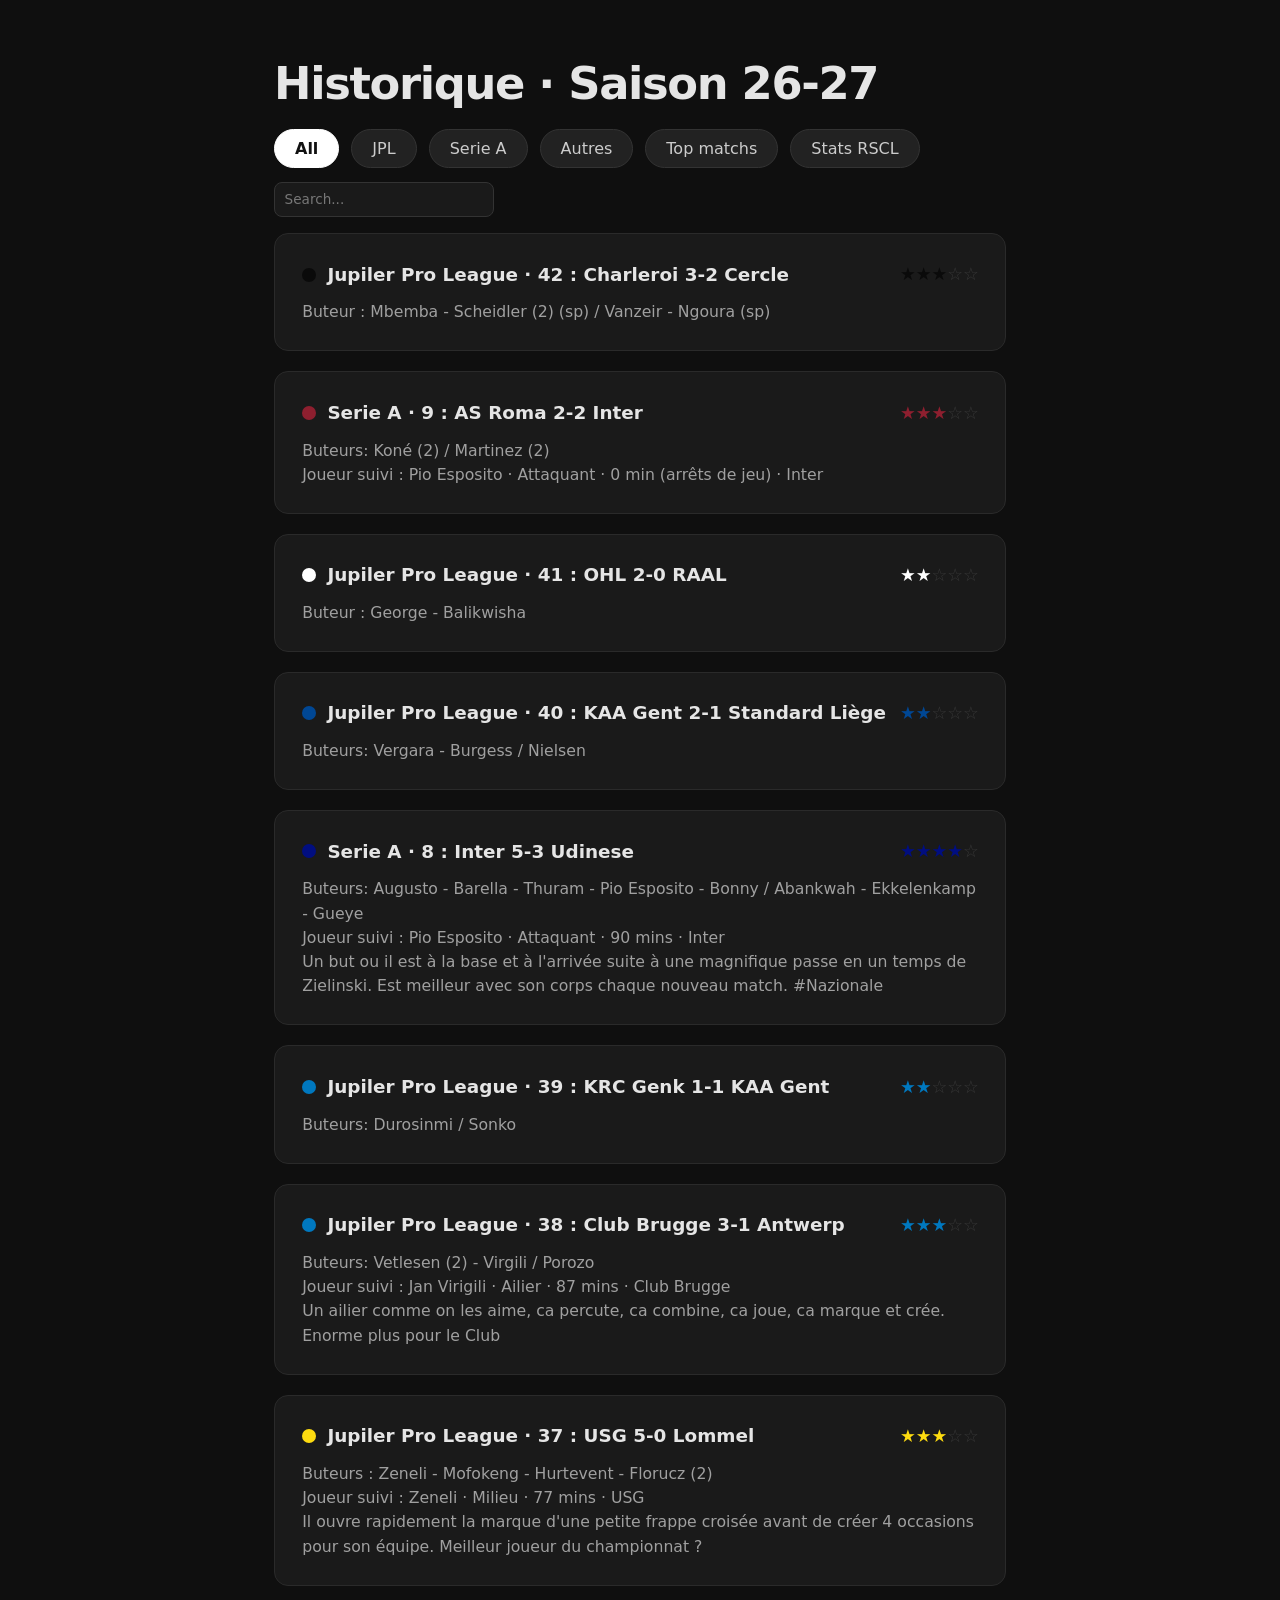
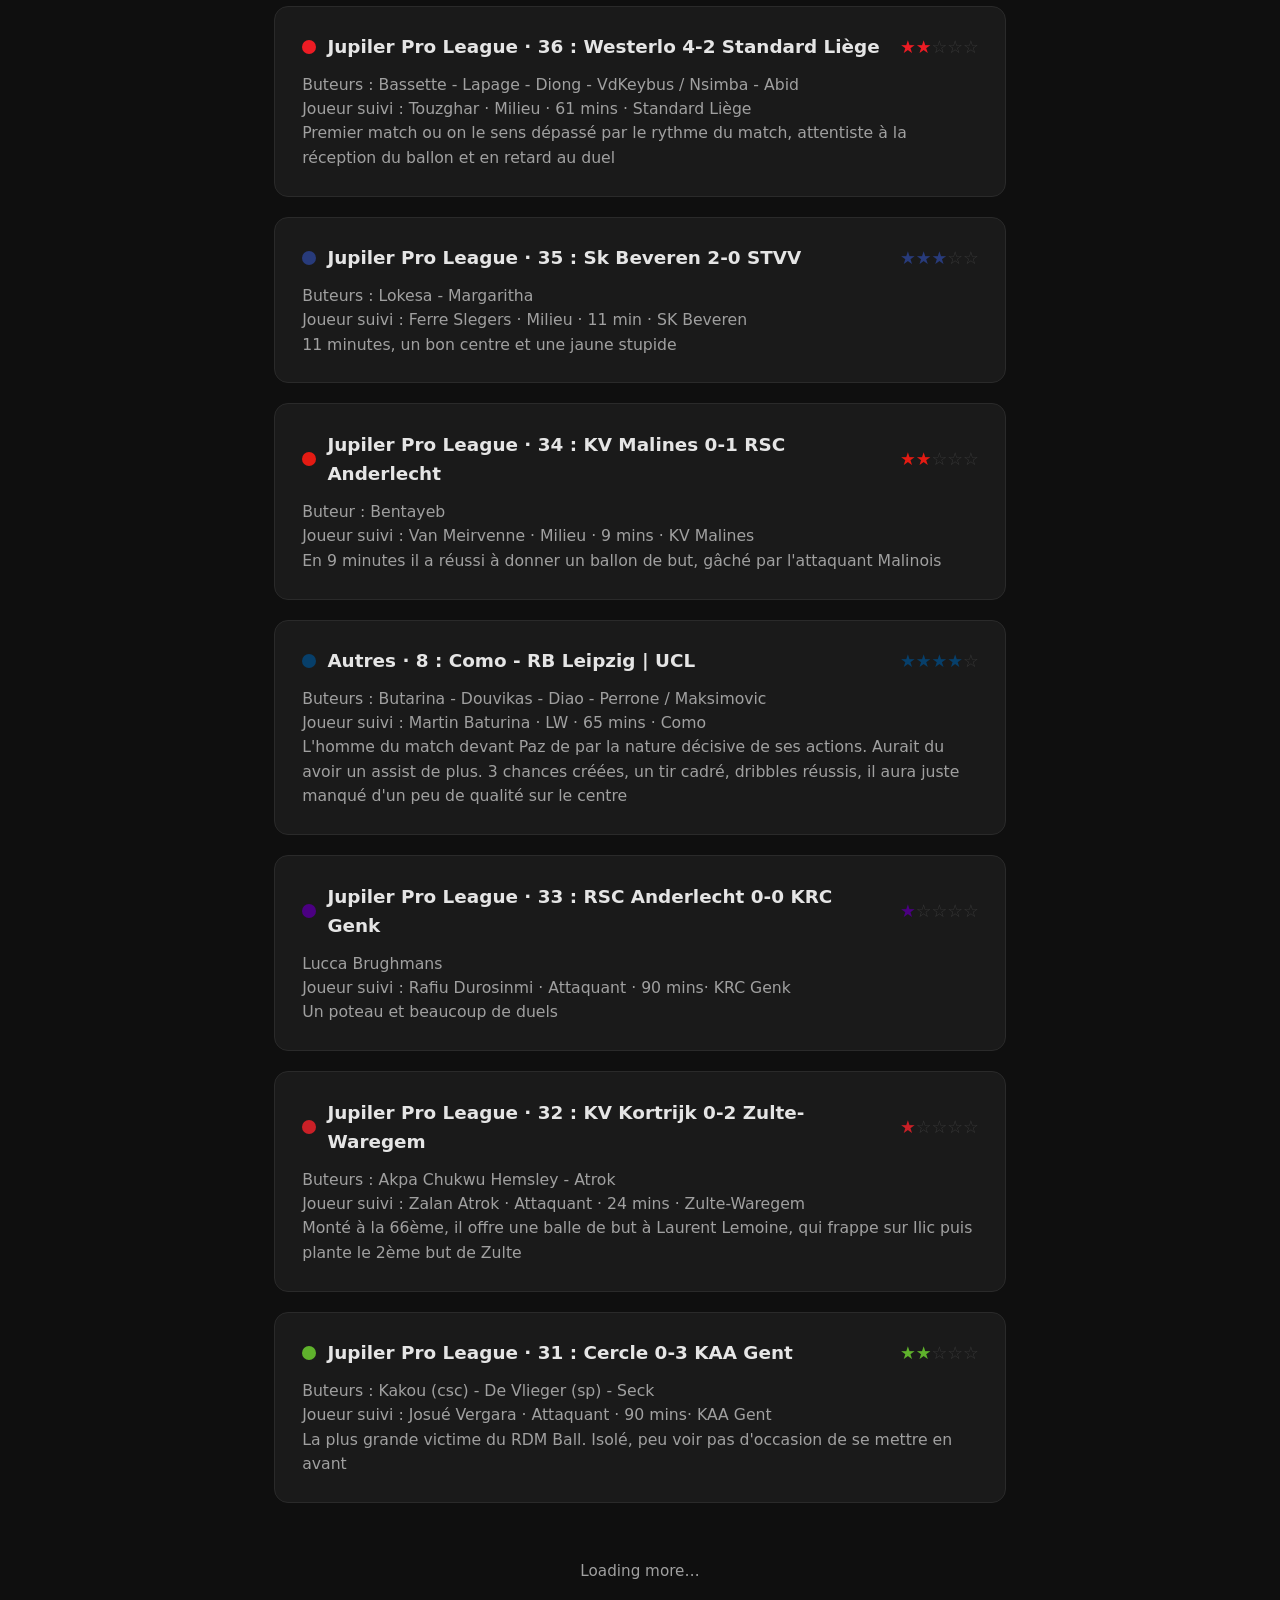
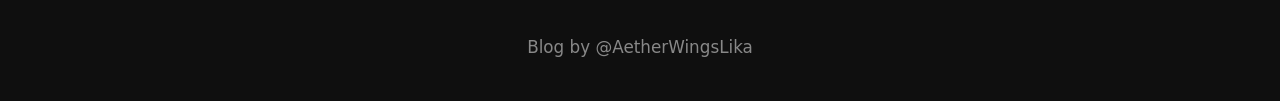
==== commit db0c29c1: "Removeplayers" ====
--- a/index.html
+++ b/index.html
@@ -3,6 +3,7 @@
 <head>
   <meta charset="UTF-8">
   <meta name="viewport" content="width=device-width, initial-scale=1.0">
+  <meta name="description" content="AetherWingsLika's football blog, match history and statistics.">
   <title>AetherWingsLika's Blog</title>
   <link rel="stylesheet" href="style.css">
   <link rel="apple-touch-icon" sizes="180x180" href="/images/apple-touch-icon.png">
@@ -12,29 +13,24 @@
 </head>
 <body>
 <main>
-    <section class="hero">
-      <h1>Historique · Saison 26-27</h1>
-     <div class="filters">
-      <button class="filter-btn active" data-filter="all">All</button>
-      <button class="filter-btn" data-filter="jupiler">JPL</button>
-      <button class="filter-btn" data-filter="seriea">Serie A</button>
-      <button class="filter-btn" data-filter="autres">Autres</button>
-      <button class="filter-btn" data-filter="top">Top matchs</button>
-      <button class="filter-btn" data-filter="players">Joueurs</button>
-      <a href="stats.html" class="filter-btn">Stats RSCL</a>
-     </div>
-     <input type="text" id="search" class="search-box" placeholder="Search...">
-    </section>
-
-    <section class="cards" id="cards-container">
-      <!-- Cards are injected here by JS -->
-    </section>
-
-    <div id="loading" class="loading hidden">Loading more…</div>
-  </main>
-
-  <script src="script.js"></script>
-  <footer class="site-footer">
+  <section class="hero">
+    <h1>Historique · Saison 26-27</h1>
+      <div class="filters">
+        <button class="filter-btn active" data-filter="all">All</button>
+        <button class="filter-btn" data-filter="jupiler">JPL</button>
+        <button class="filter-btn" data-filter="seriea">Serie A</button>
+        <button class="filter-btn" data-filter="autres">Autres</button>
+        <button class="filter-btn" data-filter="top">Top matchs</button>
+        <a href="stats.html" class="filter-btn">Stats RSCL</a>
+      </div>
+      <input type="text" id="search" class="search-box" placeholder="Search...">
+  </section>
+  <section class="cards" id="cards-container">
+  </section>
+  <div id="loading" class="loading hidden">Loading more…</div>
+</main>
+<script src="script.js"></script>
+<footer class="site-footer">
   <a href="https://twitter.com/AetherWingsLika" target="_blank" rel="noopener">
     Blog by @AetherWingsLika
   </a>
--- a/style.css
+++ b/style.css
@@ -236,6 +236,7 @@
 	font-size: 1.35rem;
 	margin-bottom: 1rem;
 	color: #e5e5e5;
+	text-align: center;
 }
 .stats-section img {
 	width: 100%;
@@ -243,35 +244,7 @@
 	border: 1px solid #2a2a2a;
 	background: #111;
 }
-/* Long-format cards */
-.edito-card {
-	max-width: 900px;
-	margin: 0 auto 1.5rem;
-	background: var(--card-bg);
-	border: 1px solid #333;
-	border-radius: 12px;
-	padding: 1.5rem;
-	color: var(--text);
-}
-.edito-card:hover {
-	transform: translateY(-3px);
-	background: #222;
-}
-.edito-card h2 {
-	margin-top: 0;
-	margin-bottom: 1rem;
-}
-.edito-card p {
-	line-height: 1.7;
-	margin-bottom: 1rem;
-}
-.edito-card img {
-	display: block;
-	max-width: 100%;
-	height: auto;
-	margin: 1.5rem auto;
-	border-radius: 8px;
-}
+
 /* =========================Player statistics table========================= */
 .stats-table-wrapper {
 	width: 100%;
@@ -288,7 +261,7 @@
 	overflow: hidden;
 }
 .player-stats th,.player-stats td {
-	padding: 7px 10px;
+	padding: 5px 10px;
 	text-align: center;
 }
 .player-stats th {
@@ -301,10 +274,11 @@
 	background-color: #ffffff;
 	color: #111111;
 }
-.player-stats th:nth-child(-n + 8) {
+.player-stats th:nth-child(-n + 5) {
 	z-index: 3;
 }
-.player-stats th:first-child,.player-stats td:first-child {
+.player-stats th:first-child,
+.player-stats td:first-child {
 	text-align: left;
 }
 .player-stats tbody tr:hover {
@@ -315,82 +289,59 @@
 	border-left: 3px solid #555;
 }
 /* =========================Sticky player information========================= */
-.player-stats th:nth-child(1),.player-stats td:nth-child(1) {
+.player-stats th:nth-child(1),
+.player-stats td:nth-child(1) {
 	position: sticky;
 	left: 0;
 	z-index: 2;
 	width: 40px;
 	min-width: 40px;
 }
-.player-stats th:nth-child(2),.player-stats td:nth-child(2) {
+.player-stats th:nth-child(2),
+.player-stats td:nth-child(2) {
 	position: sticky;
 	left: 40px;
 	z-index: 2;
 	width: 110px;
 	min-width: 110px;
 }
-.player-stats th:nth-child(3),.player-stats td:nth-child(3) {
+.player-stats th:nth-child(3),
+.player-stats td:nth-child(3) {
 	position: sticky;
 	left: 150px;
 	z-index: 2;
 	width: 40px;
 	min-width: 40px;
 }
-.player-stats th:nth-child(4),.player-stats td:nth-child(4) {
+.player-stats th:nth-child(4),
+.player-stats td:nth-child(4) {
 	position: sticky;
 	left: 190px;
 	z-index: 2;
 	width: 40px;
 	min-width: 40px;
 }
-.player-stats th:nth-child(5),.player-stats td:nth-child(5) {
+.player-stats th:nth-child(5),
+.player-stats td:nth-child(5) {
 	position: sticky;
 	left: 230px;
 	z-index: 2;
 	width: 40px;
 	min-width: 40px;
 }
-.player-stats th:nth-child(6),.player-stats td:nth-child(6) {
-	position: sticky;
-	left: 270px;
-	z-index: 2;
-	width: 50px;
-	min-width: 50px;
-}
-.player-stats th:nth-child(7),.player-stats td:nth-child(7) {
-	position: sticky;
-	left: 320px;
-	z-index: 2;
-	width: 40px;
-	min-width: 40px;
-}
-.player-stats th:nth-child(8),.player-stats td:nth-child(8) {
-	position: sticky;
-	left: 360px;
-	z-index: 2;
-	width: 40px;
-	min-width: 40px;
-}
 /* Match columns */
-.player-stats th:nth-child(3n + 9),.player-stats td:nth-child(3n + 9) {
-	width: 40px;
-	min-width: 40px;
-}
-.player-stats th:nth-child(3n + 10),.player-stats td:nth-child(3n + 10),.player-stats th:nth-child(3n + 11),.player-stats td:nth-child(3n + 11) {
+.player-stats th:nth-child(3n + 9),
+.player-stats td:nth-child(3n + 9) {
+	width: 40px;
+	min-width: 40px;
+}
+.player-stats th:nth-child(3n + 10),
+.player-stats td:nth-child(3n + 10),.player-stats th:nth-child(3n + 11),.player-stats td:nth-child(3n + 11) {
 	width: 30px;
 	min-width: 30px;
 }
-.stats-section h2 {
-	text-align: center;
-}
-.player-stats tbody tr:hover {
-	background: #222;
-}
+
 /* Total row separator */
 .player-stats .stats-total td {
 	border-top: 1px solid #555;
 }
-/* Match separator */
-.player-stats .match-start {
-	border-left: 3px solid #555;
-}
